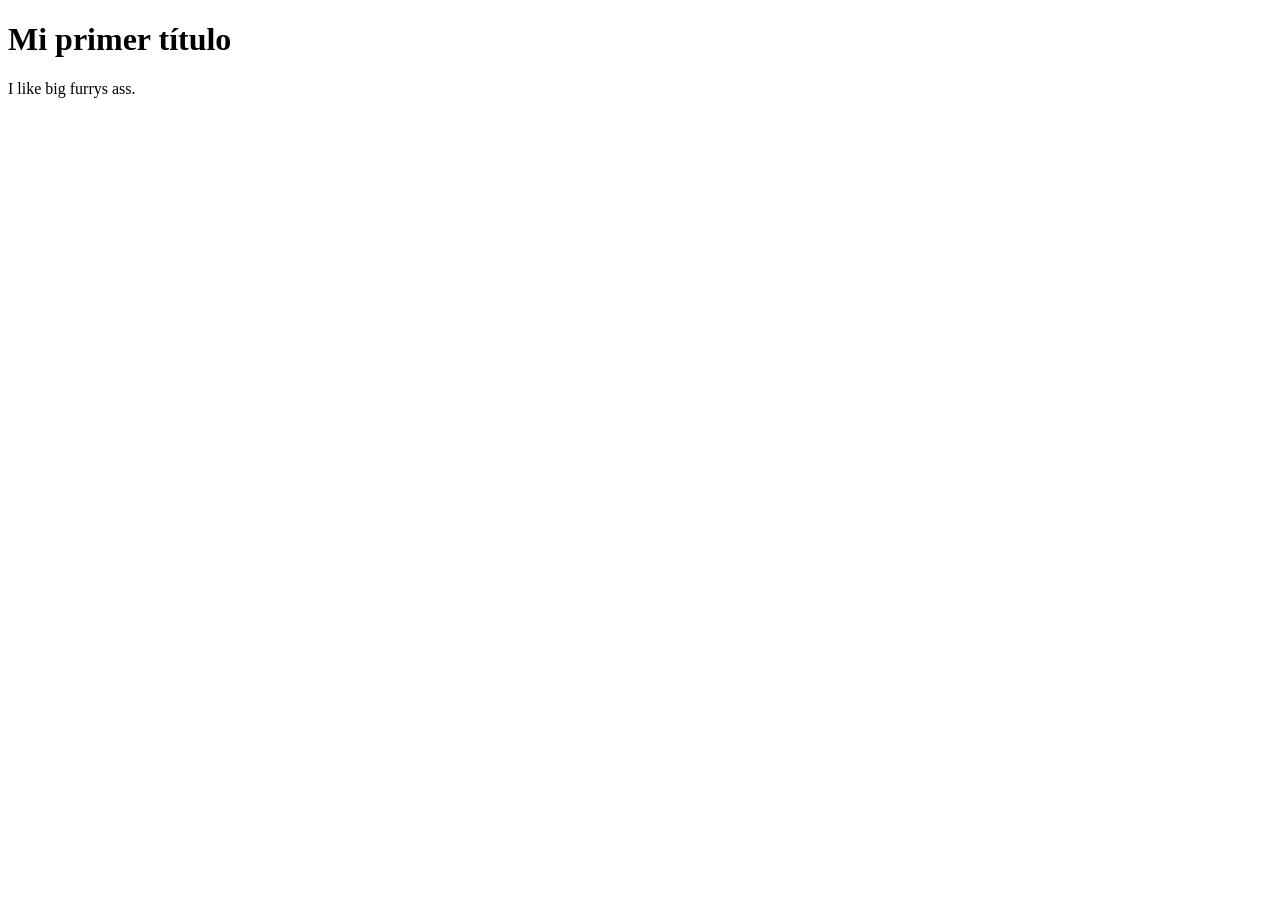
==== pages/index.html @ 966eab90 "Estrucutra del proyecto" ====
<!DOCTYPE html>
<html lang="es">
<head>
    <meta charset="UTF-8">
    <meta name="viewport" content="width=device-width, initial-scale=1.0">
    <title>Documento Simple</title>
</head>
<body>
    <h1>Mi primer título</h1>
    <p>I like big furrys ass.</p>
</body>
</html>
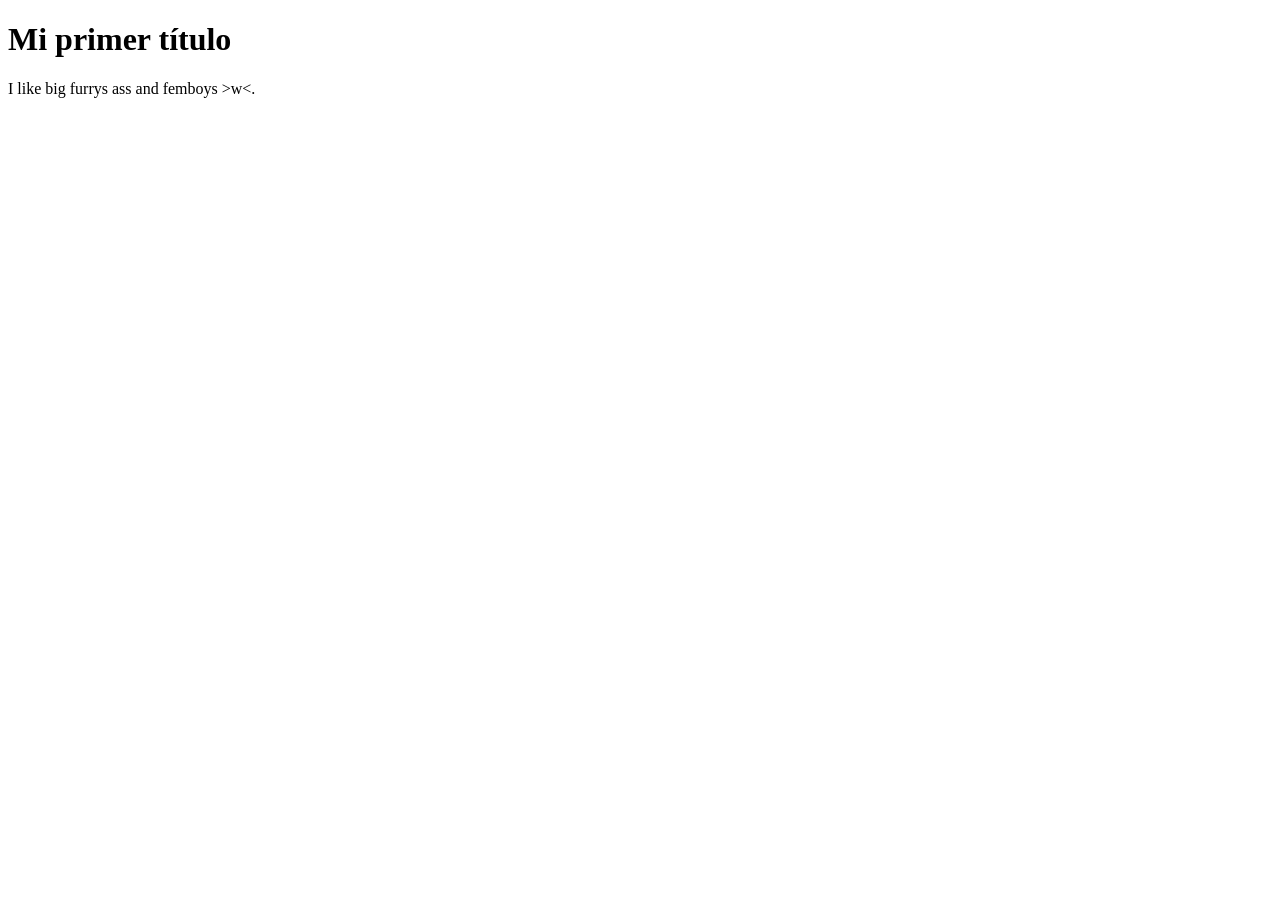
==== commit a11fc926: "Update paragraph text in index.html" ====
--- a/pages/index.html
+++ b/pages/index.html
@@ -7,6 +7,6 @@
 </head>
 <body>
     <h1>Mi primer título</h1>
-    <p>I like big furrys ass.</p>
+    <p>I like big furrys ass and femboys >w<.</p>
 </body>
-</html>+</html>
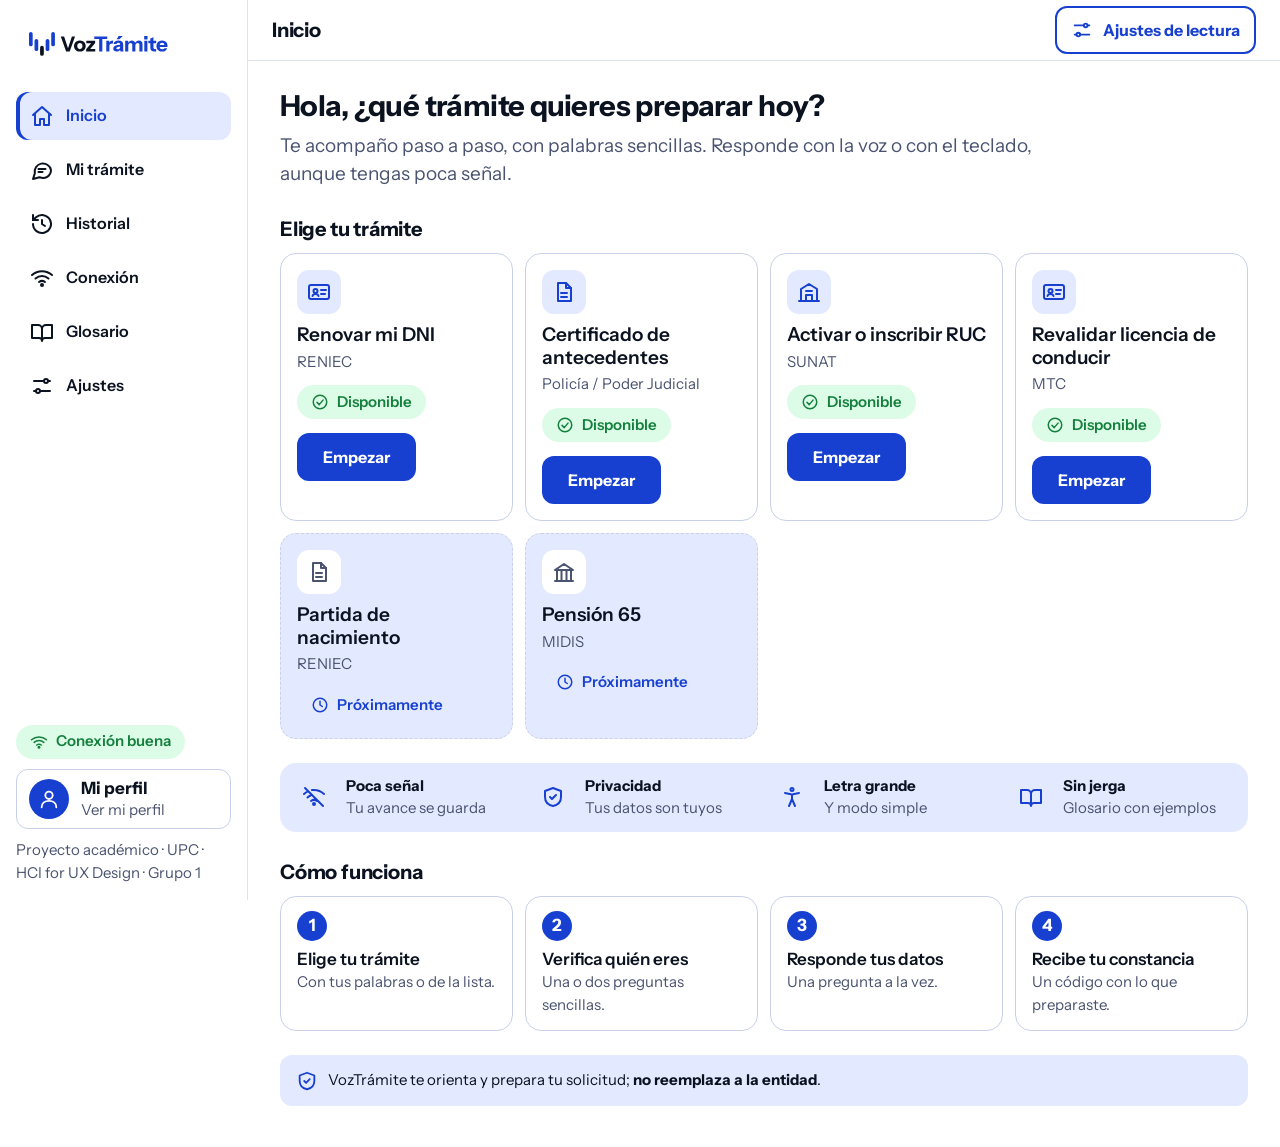
==== commit 4ee31799: "Add files via upload" ====
--- a/pages/index.html
+++ b/pages/index.html
@@ -1,12 +1,393 @@
-<!DOCTYPE html>
-<html lang="es">
-<head>
-    <meta charset="UTF-8">
-    <meta name="viewport" content="width=device-width, initial-scale=1.0">
-    <title>Documento Simple</title>
-</head>
-<body>
-    <h1>Mi primer título</h1>
-    <p>I like big furrys ass and femboys >w<.</p>
-</body>
-</html>
+<!DOCTYPE html>
+<html lang="es" data-texto="normal" data-contraste="normal" data-ligero="0" data-simple="0">
+<head>
+  <meta charset="UTF-8" />
+  <meta name="viewport" content="width=device-width, initial-scale=1" />
+  <title>VozTrámite · Trámites del Estado conversando</title>
+  <meta name="description" content="Prepara tus trámites del Estado hablando o tocando, un paso a la vez y con palabras sencillas. Funciona con poca señal. No es un servicio oficial del Estado." />
+  <meta name="theme-color" content="#1740D1" />
+  <link rel="icon" href="../favicon.ico" />
+  <link rel="apple-touch-icon" href="../assets/icons/apple-touch-icon-180.png" />
+  <link rel="preload" href="../assets/fonts/instrument-sans-latin-600-normal.woff2" as="font" type="font/woff2" crossorigin />
+  <link rel="stylesheet" href="../css/styles.css" />
+</head>
+<body>
+  <a class="skip-link" href="#/tramite" id="skip-asistente">Ir al asistente</a>
+
+  <!-- Biblioteca de íconos (trazo 2 px, remates redondeados, rejilla 24 px) -->
+  <svg width="0" height="0" style="position:absolute" aria-hidden="true" focusable="false">
+    <defs>
+      <symbol id="i-sparkles" viewBox="0 0 24 24" fill="none" stroke="currentColor" stroke-width="2" stroke-linecap="round" stroke-linejoin="round"><path d="m12 3-1.9 5.8a2 2 0 0 1-1.3 1.3L3 12l5.8 1.9a2 2 0 0 1 1.3 1.3L12 21l1.9-5.8a2 2 0 0 1 1.3-1.3L21 12l-5.8-1.9a2 2 0 0 1-1.3-1.3L12 3z"/><path d="M19 3v4M17 5h4"/></symbol>
+      <symbol id="i-mic" viewBox="0 0 24 24" fill="none" stroke="currentColor" stroke-width="2" stroke-linecap="round" stroke-linejoin="round"><rect x="9" y="3" width="6" height="12" rx="3"/><path d="M5 11a7 7 0 0 0 14 0M12 18v3"/></symbol>
+      <symbol id="i-stop" viewBox="0 0 24 24" fill="none" stroke="currentColor" stroke-width="2" stroke-linecap="round" stroke-linejoin="round"><rect x="6" y="6" width="12" height="12" rx="2"/></symbol>
+      <symbol id="i-speaker" viewBox="0 0 24 24" fill="none" stroke="currentColor" stroke-width="2" stroke-linecap="round" stroke-linejoin="round"><path d="M4 9v6h4l5 4V5L8 9H4z"/><path d="M16.5 8.5a5 5 0 0 1 0 7M19 6a8.5 8.5 0 0 1 0 12"/></symbol>
+      <symbol id="i-mute" viewBox="0 0 24 24" fill="none" stroke="currentColor" stroke-width="2" stroke-linecap="round" stroke-linejoin="round"><path d="M4 9v6h4l5 4V5L8 9H4z"/><path d="M17 9l5 6M22 9l-5 6"/></symbol>
+      <symbol id="i-repeat" viewBox="0 0 24 24" fill="none" stroke="currentColor" stroke-width="2" stroke-linecap="round" stroke-linejoin="round"><path d="M3 12a9 9 0 1 0 3-6.7L3 8"/><path d="M3 3v5h5"/></symbol>
+      <symbol id="i-check" viewBox="0 0 24 24" fill="none" stroke="currentColor" stroke-width="2.5" stroke-linecap="round" stroke-linejoin="round"><path d="M5 12.5l4.5 4.5L19 7.5"/></symbol>
+      <symbol id="i-check-circle" viewBox="0 0 24 24" fill="none" stroke="currentColor" stroke-width="2" stroke-linecap="round" stroke-linejoin="round"><circle cx="12" cy="12" r="9"/><path d="M8 12.5l3 3 5-6"/></symbol>
+      <symbol id="i-alert" viewBox="0 0 24 24" fill="none" stroke="currentColor" stroke-width="2" stroke-linecap="round" stroke-linejoin="round"><path d="M12 3l10 18H2L12 3z"/><path d="M12 10v4M12 17.5v.5"/></symbol>
+      <symbol id="i-x-circle" viewBox="0 0 24 24" fill="none" stroke="currentColor" stroke-width="2" stroke-linecap="round" stroke-linejoin="round"><circle cx="12" cy="12" r="9"/><path d="M9 9l6 6M15 9l-6 6"/></symbol>
+      <symbol id="i-x" viewBox="0 0 24 24" fill="none" stroke="currentColor" stroke-width="2" stroke-linecap="round" stroke-linejoin="round"><path d="M6 6l12 12M18 6L6 18"/></symbol>
+      <symbol id="i-wifi" viewBox="0 0 24 24" fill="none" stroke="currentColor" stroke-width="2" stroke-linecap="round" stroke-linejoin="round"><path d="M2 9a15 15 0 0 1 20 0M5.5 12.5a10 10 0 0 1 13 0M9 16a5 5 0 0 1 6 0"/><circle cx="12" cy="19" r="1" fill="currentColor"/></symbol>
+      <symbol id="i-wifi-off" viewBox="0 0 24 24" fill="none" stroke="currentColor" stroke-width="2" stroke-linecap="round" stroke-linejoin="round"><path d="M3 3l18 18M5.5 12.5a10 10 0 0 1 3-2M9 16a5 5 0 0 1 6 0M2 9a15 15 0 0 1 4-2.6M10 5.1A15 15 0 0 1 22 9"/><circle cx="12" cy="19" r="1" fill="currentColor"/></symbol>
+      <symbol id="i-shield" viewBox="0 0 24 24" fill="none" stroke="currentColor" stroke-width="2" stroke-linecap="round" stroke-linejoin="round"><path d="M12 3l8 3v6c0 5-3.5 8-8 9-4.5-1-8-4-8-9V6l8-3z"/><path d="M9 12l2 2 4-4"/></symbol>
+      <symbol id="i-keyboard" viewBox="0 0 24 24" fill="none" stroke="currentColor" stroke-width="2" stroke-linecap="round" stroke-linejoin="round"><rect x="2" y="6" width="20" height="12" rx="2"/><path d="M6 10h.01M10 10h.01M14 10h.01M18 10h.01M7 14h10"/></symbol>
+      <symbol id="i-doc" viewBox="0 0 24 24" fill="none" stroke="currentColor" stroke-width="2" stroke-linecap="round" stroke-linejoin="round"><path d="M6 3h8l5 5v13H6V3z"/><path d="M14 3v5h5M9 13h6M9 17h6"/></symbol>
+      <symbol id="i-help" viewBox="0 0 24 24" fill="none" stroke="currentColor" stroke-width="2" stroke-linecap="round" stroke-linejoin="round"><circle cx="12" cy="12" r="9"/><path d="M9.5 9.5a2.5 2.5 0 1 1 3.5 2.3c-.7.4-1 1-1 1.7M12 17v.5"/></symbol>
+      <symbol id="i-info" viewBox="0 0 24 24" fill="none" stroke="currentColor" stroke-width="2" stroke-linecap="round" stroke-linejoin="round"><circle cx="12" cy="12" r="9"/><path d="M12 11v6M12 7.5v.5"/></symbol>
+      <symbol id="i-lock" viewBox="0 0 24 24" fill="none" stroke="currentColor" stroke-width="2" stroke-linecap="round" stroke-linejoin="round"><rect x="5" y="11" width="14" height="10" rx="2"/><path d="M8 11V8a4 4 0 0 1 8 0v3"/></symbol>
+      <symbol id="i-arrow-r" viewBox="0 0 24 24" fill="none" stroke="currentColor" stroke-width="2" stroke-linecap="round" stroke-linejoin="round"><path d="M5 12h14M13 6l6 6-6 6"/></symbol>
+      <symbol id="i-arrow-l" viewBox="0 0 24 24" fill="none" stroke="currentColor" stroke-width="2" stroke-linecap="round" stroke-linejoin="round"><path d="M19 12H5M11 6l-6 6 6 6"/></symbol>
+      <symbol id="i-print" viewBox="0 0 24 24" fill="none" stroke="currentColor" stroke-width="2" stroke-linecap="round" stroke-linejoin="round"><path d="M7 9V3h10v6M7 17H4v-7h16v7h-3"/><rect x="7" y="14" width="10" height="7"/></symbol>
+      <symbol id="i-menu" viewBox="0 0 24 24" fill="none" stroke="currentColor" stroke-width="2" stroke-linecap="round" stroke-linejoin="round"><path d="M4 7h16M4 12h16M4 17h16"/></symbol>
+      <symbol id="i-sliders" viewBox="0 0 24 24" fill="none" stroke="currentColor" stroke-width="2" stroke-linecap="round" stroke-linejoin="round"><path d="M4 7h10M18 7h2M4 17h2M10 17h10"/><circle cx="16" cy="7" r="2"/><circle cx="8" cy="17" r="2"/></symbol>
+      <symbol id="i-save" viewBox="0 0 24 24" fill="none" stroke="currentColor" stroke-width="2" stroke-linecap="round" stroke-linejoin="round"><path d="M5 3h11l3 3v15H5V3z"/><path d="M8 3v5h7V3M8 21v-7h8v7"/></symbol>
+      <symbol id="i-id" viewBox="0 0 24 24" fill="none" stroke="currentColor" stroke-width="2" stroke-linecap="round" stroke-linejoin="round"><rect x="2" y="5" width="20" height="14" rx="2"/><circle cx="8.5" cy="11" r="2"/><path d="M5.5 16c.5-1.5 1.7-2 3-2s2.5.5 3 2M14 10h5M14 14h4"/></symbol>
+      <symbol id="i-building" viewBox="0 0 24 24" fill="none" stroke="currentColor" stroke-width="2" stroke-linecap="round" stroke-linejoin="round"><path d="M4 21V9l8-5 8 5v12M2 21h20M9 21v-6h6v6M9 11h6"/></symbol>
+      <symbol id="i-eye-off" viewBox="0 0 24 24" fill="none" stroke="currentColor" stroke-width="2" stroke-linecap="round" stroke-linejoin="round"><path d="M3 3l18 18M10.6 6.1A9.8 9.8 0 0 1 12 6c5 0 9 6 9 6a15 15 0 0 1-3.2 3.7M6.3 7.7A15 15 0 0 0 3 12s4 6 9 6a9 9 0 0 0 3.6-.8"/></symbol>
+      <symbol id="i-clock" viewBox="0 0 24 24" fill="none" stroke="currentColor" stroke-width="2" stroke-linecap="round" stroke-linejoin="round"><circle cx="12" cy="12" r="9"/><path d="M12 7v5l3 2"/></symbol>
+      <symbol id="i-accessibility" viewBox="0 0 24 24" fill="none" stroke="currentColor" stroke-width="2" stroke-linecap="round" stroke-linejoin="round"><circle cx="12" cy="4.5" r="1.5"/><path d="M5 8l7 1.5L19 8M12 9.5V14M9 21l3-7 3 7"/></symbol>
+      <symbol id="i-smartphone" viewBox="0 0 24 24" fill="none" stroke="currentColor" stroke-width="2" stroke-linecap="round" stroke-linejoin="round"><rect x="6" y="2" width="12" height="20" rx="2"/><path d="M11 18h2"/></symbol>
+      <symbol id="i-map-pin" viewBox="0 0 24 24" fill="none" stroke="currentColor" stroke-width="2" stroke-linecap="round" stroke-linejoin="round"><path d="M12 21s-7-6.2-7-11a7 7 0 0 1 14 0c0 4.8-7 11-7 11z"/><circle cx="12" cy="10" r="2.5"/></symbol>
+      <symbol id="i-book-open" viewBox="0 0 24 24" fill="none" stroke="currentColor" stroke-width="2" stroke-linecap="round" stroke-linejoin="round"><path d="M2 5h6a4 4 0 0 1 4 4v12a3 3 0 0 0-3-3H2V5zM22 5h-6a4 4 0 0 0-4 4v12a3 3 0 0 1 3-3h7V5z"/></symbol>
+      <symbol id="i-play" viewBox="0 0 24 24" fill="none" stroke="currentColor" stroke-width="2" stroke-linecap="round" stroke-linejoin="round"><path d="M7 4l13 8-13 8V4z"/></symbol>
+      <symbol id="i-landmark" viewBox="0 0 24 24" fill="none" stroke="currentColor" stroke-width="2" stroke-linecap="round" stroke-linejoin="round"><path d="M3 21h18M5 21V10M9.5 21V10M14.5 21V10M19 21V10M3 10l9-6 9 6H3z"/></symbol>
+      <symbol id="i-home" viewBox="0 0 24 24" fill="none" stroke="currentColor" stroke-width="2" stroke-linecap="round" stroke-linejoin="round"><path d="M3 11l9-8 9 8"/><path d="M5 10v11h5v-6h4v6h5V10"/></symbol>
+      <symbol id="i-message" viewBox="0 0 24 24" fill="none" stroke="currentColor" stroke-width="2" stroke-linecap="round" stroke-linejoin="round"><path d="M21 12a8 8 0 0 1-11.5 7.2L3 21l1.8-5.5A8 8 0 1 1 21 12z"/><path d="M8.5 11h7M8.5 14h4"/></symbol>
+      <symbol id="i-user" viewBox="0 0 24 24" fill="none" stroke="currentColor" stroke-width="2" stroke-linecap="round" stroke-linejoin="round"><circle cx="12" cy="8" r="4"/><path d="M4 21c0-4.4 3.6-7 8-7s8 2.6 8 7"/></symbol>
+      <symbol id="i-history" viewBox="0 0 24 24" fill="none" stroke="currentColor" stroke-width="2" stroke-linecap="round" stroke-linejoin="round"><path d="M3 12a9 9 0 1 0 3-6.7L3 8"/><path d="M3 3v5h5M12 8v4l3 2"/></symbol>
+      <symbol id="i-trash" viewBox="0 0 24 24" fill="none" stroke="currentColor" stroke-width="2" stroke-linecap="round" stroke-linejoin="round"><path d="M4 7h16M10 11v6M14 11v6M6 7l1 13h10l1-13M9 7V4h6v3"/></symbol>
+      <symbol id="i-mic-off" viewBox="0 0 24 24" fill="none" stroke="currentColor" stroke-width="2" stroke-linecap="round" stroke-linejoin="round"><path d="M3 3l18 18M9 9v3a3 3 0 0 0 5 2.2M15 9.3V6a3 3 0 0 0-5.7-1.3M5 11a7 7 0 0 0 11.3 5.5M19 11a7 7 0 0 1-.6 2.8M12 18v3"/></symbol>
+    </defs>
+  </svg>
+
+  <div class="shell">
+
+    <!-- ===================== BARRA LATERAL (desktop) · RIEL (tablet) · PESTAÑAS (móvil) -->
+    <aside class="side" aria-label="Navegación de VozTrámite">
+      <a class="brand" href="#/inicio" aria-label="VozTrámite, ir al inicio">
+        <img class="logo-full" src="../assets/images/voztramite-horizontal-fondo-claro.svg" alt="VozTrámite" width="150" height="34" />
+        <img class="logo-sym" src="../assets/images/voztramite-simbolo.svg" alt="" width="36" height="36" />
+      </a>
+      <nav class="nav" id="nav" aria-label="Principal">
+        <a href="#/inicio" data-nav="inicio" data-tip="Inicio" aria-label="Inicio" title="Inicio"><svg class="i" aria-hidden="true"><use href="#i-home"/></svg><span class="lbl">Inicio</span></a>
+        <a href="#/tramite" data-nav="tramite" data-tip="Mi trámite" aria-label="Mi trámite" title="Mi trámite"><svg class="i" aria-hidden="true"><use href="#i-message"/></svg><span class="lbl">Mi trámite</span></a>
+        <a href="#/historial" data-nav="historial" data-tip="Historial" aria-label="Historial" title="Historial"><svg class="i" aria-hidden="true"><use href="#i-history"/></svg><span class="lbl">Historial</span></a>
+        <a href="#/conexion" data-nav="conexion" class="nav-ext" data-tip="Conexión" aria-label="Conexión" title="Conexión"><svg class="i" aria-hidden="true"><use href="#i-wifi"/></svg><span class="lbl">Conexión</span></a>
+        <a href="#/glosario" data-nav="glosario" data-tip="Glosario" aria-label="Glosario" title="Glosario"><svg class="i" aria-hidden="true"><use href="#i-book-open"/></svg><span class="lbl">Glosario</span></a>
+        <a href="#/ajustes" data-nav="ajustes" class="nav-ext" data-tip="Ajustes" aria-label="Ajustes" title="Ajustes"><svg class="i" aria-hidden="true"><use href="#i-sliders"/></svg><span class="lbl">Ajustes</span></a>
+        <a href="#/perfil" data-nav="perfil" class="nav-perfil" data-tip="Perfil" aria-label="Perfil" title="Perfil"><svg class="i" aria-hidden="true"><use href="#i-user"/></svg><span class="lbl">Perfil</span></a>
+      </nav>
+      <div class="side-foot">
+        <span class="chip ok js-chip-conn" id="chip-conexion" role="status" data-hu="HU-008"><svg class="i" width="18" height="18"><use href="#i-wifi"/></svg><span class="ct">Conexión buena</span></span>
+        <a class="user-card" href="#/perfil" data-nav="perfil" data-tip="Mi perfil" id="user-card" aria-label="Mi perfil" title="Mi perfil"><span class="avatar" id="avatar-side" aria-hidden="true"></span><span class="uc-txt"><b id="uc-nombre">Mi perfil</b><small>Ver mi perfil</small></span></a>
+        <p class="proyecto">Proyecto académico · UPC · HCI for UX Design · Grupo 1</p>
+      </div>
+    </aside>
+
+    <div class="main-col">
+      <!-- ===================== BARRA SUPERIOR -->
+      <header class="site-header" data-hu="HU-033">
+        <a class="top-brand" href="#/inicio" aria-label="VozTrámite, ir al inicio"><img src="../assets/images/voztramite-horizontal-fondo-claro.svg" alt="VozTrámite" width="130" height="30" /></a>
+        <span class="top-title" id="top-title" aria-hidden="true">Inicio</span>
+        <div class="header-tools">
+          <a class="chip ok js-chip-conn" id="chip-conexion-top" href="#/conexion" aria-label="Conexión buena. Abrir Conexión"><svg class="i" width="18" height="18"><use href="#i-wifi"/></svg><span class="ct">Conexión buena</span></a>
+          <button class="btn btn-outline" id="btn-ajustes" type="button"><svg aria-hidden="true"><use href="#i-sliders"/></svg><span class="hide-sm">Ajustes de lectura</span><span class="sr-only">Ajustes</span></button>
+        </div>
+      </header>
+
+      <main id="contenido">
+
+        <!-- ================================================== #/inicio · D01 -->
+        <section class="view" data-view="inicio" id="vista-inicio" aria-labelledby="h-inicio">
+          <div class="view-in" style="--w:1040px">
+            <h1 id="h-inicio">Hola, ¿qué trámite quieres preparar hoy?</h1>
+            <p class="lead">Te acompaño paso a paso, con palabras sencillas. Responde con la voz o con el teclado, aunque tengas poca señal.</p>
+
+            <div class="card continuar" id="card-continuar" hidden data-hu="HU-032">
+              <span class="ico" aria-hidden="true"><svg><use href="#i-save"/></svg></span>
+              <div class="continuar-txt"><h2>Continúa donde quedaste</h2><p id="continuar-txt" class="muted"></p></div>
+              <div class="continuar-acc"><a class="btn btn-primary" href="#/tramite">Continuar</a><button class="btn btn-outline" type="button" data-acc="reiniciar-ir">Empezar de nuevo</button></div>
+            </div>
+
+            <h2 class="h-sec">Elige tu trámite</h2>
+            <ul class="tramites" id="lista-tramites"></ul>
+
+            <ul class="beneficios franja" aria-label="Por qué VozTrámite">
+              <li><span class="ico" aria-hidden="true"><svg><use href="#i-wifi-off"/></svg></span><span><b>Poca señal</b>Tu avance se guarda</span></li>
+              <li><span class="ico" aria-hidden="true"><svg><use href="#i-shield"/></svg></span><span><b>Privacidad</b>Tus datos son tuyos</span></li>
+              <li><span class="ico" aria-hidden="true"><svg><use href="#i-accessibility"/></svg></span><span><b>Letra grande</b>Y modo simple</span></li>
+              <li><span class="ico" aria-hidden="true"><svg><use href="#i-book-open"/></svg></span><span><b>Sin jerga</b>Glosario con ejemplos</span></li>
+            </ul>
+
+            <h2 class="h-sec">Cómo funciona</h2>
+            <ol class="steps" data-hu="HU-025">
+              <li><h3>Elige tu trámite</h3><p>Con tus palabras o de la lista.</p></li>
+              <li><h3>Verifica quién eres</h3><p>Una o dos preguntas sencillas.</p></li>
+              <li><h3>Responde tus datos</h3><p>Una pregunta a la vez.</p></li>
+              <li><h3>Recibe tu constancia</h3><p>Un código con lo que preparaste.</p></li>
+            </ol>
+
+            <p class="hero-note" data-hu="HU-016"><svg aria-hidden="true"><use href="#i-shield"/></svg><span>VozTrámite te orienta y prepara tu solicitud; <b>no reemplaza a la entidad</b>.</span></p>
+          </div>
+        </section>
+
+        <!-- ============================================ #/tramite · D02–D06 -->
+        <section class="view" data-view="tramite" id="vista-tramite" aria-labelledby="h-asist" hidden>
+          <div class="view-in" style="--w:1220px">
+            <h1 id="h-asist" class="vista-h1">Prepara tu trámite</h1>
+            <div id="asistente" class="app">
+              <!-- Izquierda: avance -->
+              <aside class="left" aria-label="Tu avance">
+                <div class="card" data-hu="HU-025">
+                  <h3>Tu avance</h3>
+                  <ol class="progreso" id="progreso"></ol>
+                  <div class="barra" aria-hidden="true"><i id="barra"></i></div>
+                </div>
+              </aside>
+
+              <!-- Centro: conversación -->
+              <div class="card conv" id="conv" aria-labelledby="conv-title">
+                <div class="conv-head">
+                  <span class="where" id="conv-title">Elige tu trámite</span>
+                  <span class="chip" id="chip-estado" role="status" aria-live="polite"><svg width="18" height="18"><use href="#i-mic"/></svg><span>Listo para escucharte</span></span>
+                </div>
+                <div class="conv-priv">
+                  <label class="switch" data-hu="HU-016"><span>Modo privado<small>Oculta tus datos en pantalla</small></span><input type="checkbox" id="sw-privado" /></label>
+                </div>
+                <div class="conv-body" id="conv-body" tabindex="-1" aria-live="polite"></div>
+                <div class="conv-foot">
+                  <button class="btn btn-primary btn-hablar grow" id="btn-hablar" aria-pressed="false" data-hu="HU-010"><svg><use href="#i-mic"/></svg><span id="btn-hablar-txt">Hablar</span></button>
+                  <div class="tools" role="group" aria-label="Herramientas de la conversación">
+                    <button class="tool" id="t-repetir" data-hu="HU-006"><svg><use href="#i-speaker"/></svg><span class="t">Repetir</span></button>
+                    <button class="tool" id="t-teclado" aria-pressed="false" data-hu="HU-039"><svg><use href="#i-keyboard"/></svg><span class="t">Teclado</span></button>
+                    <button class="tool" id="t-duda" data-hu="HU-030"><svg><use href="#i-message"/></svg><span class="t">Tengo una duda</span></button>
+                    <button class="tool" id="t-ayuda"><svg><use href="#i-help"/></svg><span class="t">Ayuda</span></button>
+                  </div>
+                </div>
+              </div>
+
+              <!-- Derecha: lo que voy entendiendo, ayuda, privacidad -->
+              <aside class="right" aria-label="Lo que entiendo, ayuda y privacidad">
+                <div class="card" id="entendiendo-card">
+                  <h3>Lo que voy entendiendo</h3>
+                  <div id="entendiendo"></div>
+                </div>
+                <div class="card" id="ejemplo-card" data-hu="HU-027">
+                  <h3>Ejemplo para decir</h3>
+                  <p id="ejemplo" class="muted" style="margin:0"></p>
+                  <p style="margin:10px 0 0"><a href="#/glosario">¿Una palabra difícil? Abre el glosario</a></p>
+                </div>
+                <div class="card" id="card-preguntame" data-hu="HU-030">
+                  <h3>Pregúntame</h3>
+                  <p class="muted" style="margin:6px 0 10px">¿Algo no se entiende? Hazme una pregunta con tu voz o con el teclado.</p>
+                  <button class="btn btn-outline" id="btn-preguntame" type="button"><svg aria-hidden="true"><use href="#i-message"/></svg>Hacer una pregunta</button>
+                </div>
+                <div class="card" data-hu="HU-016">
+                  <h3>Antes de empezar</h3>
+                  <ul class="side-list">
+                    <li><svg aria-hidden="true"><use href="#i-mic"/></svg><span>Uso el micrófono solo cuando tocas <b>Hablar</b>.</span></li>
+                    <li><svg aria-hidden="true"><use href="#i-save"/></svg><span>Tu avance se guarda en este equipo.</span></li>
+                    <li><svg aria-hidden="true"><use href="#i-doc"/></svg><span>Yo preparo tu solicitud; tú decides dónde presentarla.</span></li>
+                  </ul>
+                  <button class="btn btn-ghost" id="btn-reiniciar" type="button" style="margin-top:8px"><svg aria-hidden="true"><use href="#i-repeat"/></svg>Empezar de nuevo</button>
+                </div>
+                <div class="card" data-hu="HU-011">
+                  <h3>Tu conexión</h3>
+                  <p id="conn-lado" style="margin:6px 0 0"></p>
+                </div>
+              </aside>
+            </div>
+          </div>
+        </section>
+
+        <!-- ========================================= #/conexion · D07/D08 -->
+        <section class="view" data-view="conexion" id="vista-conexion" aria-labelledby="h-conn" hidden>
+          <div class="view-in" style="--w:980px">
+            <p class="eyebrow">Baja conectividad</p>
+            <h1 id="h-conn">Funciona aunque la señal falle</h1>
+            <p class="lead">Mide tu conexión, activa el modo ligero y sigue: tu avance se guarda en tu equipo y se retoma cuando vuelve la señal.</p>
+            <div class="grid-2">
+              <div class="card" data-hu="HU-008">
+                <h3>Diagnóstico rápido</h3>
+                <p class="muted">Mido cuánto tarda en cargar una imagen pequeña de esta página.</p>
+                <button class="btn btn-primary" id="btn-diag"><svg><use href="#i-wifi"/></svg>Medir mi conexión</button>
+                <div class="diag-result" id="diag-result" role="status" aria-live="polite"></div>
+              </div>
+              <div class="card" data-hu="HU-009">
+                <h3>Modo ligero y estado de red</h3>
+                <label class="switch"><span>Modo ligero<small>Sin imágenes pesadas ni animaciones</small></span><input type="checkbox" id="sw-ligero" /></label>
+                <p class="muted" style="margin:14px 0 4px">Prueba cómo funciona con otra señal:</p>
+                <div class="conn-grid" role="group" aria-label="Simular estado de conexión">
+                  <button class="btn btn-outline" data-conn="buena"><svg><use href="#i-wifi"/></svg>Buena</button>
+                  <button class="btn btn-outline" data-conn="regular"><svg><use href="#i-wifi"/></svg>Regular</button>
+                  <button class="btn btn-outline" data-conn="debil"><svg><use href="#i-wifi"/></svg>Débil</button>
+                  <button class="btn btn-outline" data-conn="sin"><svg><use href="#i-wifi-off"/></svg>Sin señal</button>
+                </div>
+                <p class="muted" style="margin:10px 0 0;font-size:var(--fs-cap)" id="conn-auto"></p>
+              </div>
+            </div>
+            <div class="card" id="conn-guardado-card" style="margin-top:24px" data-hu="HU-011">
+              <h3>Avance guardado y pendientes</h3>
+              <div id="conn-guardado"></div>
+            </div>
+          </div>
+        </section>
+
+        <!-- ================================================== #/glosario -->
+        <section class="view" data-view="glosario" id="vista-glosario" aria-labelledby="h-glos" hidden>
+          <div class="view-in" style="--w:860px">
+            <p class="eyebrow">Palabras sencillas</p>
+            <h1 id="h-glos">Glosario de términos del trámite</h1>
+            <p class="lead">Si una palabra del Estado no se entiende, aquí la explico con un ejemplo de la vida diaria.</p>
+            <div class="card" style="margin-top:24px" data-hu="HU-023">
+              <div class="campo" style="margin:0">
+                <label for="glos-q">Buscar un término</label>
+                <input id="glos-q" type="search" placeholder="Por ejemplo: captcha, constancia, DNI electrónico" autocomplete="off" />
+              </div>
+              <ul class="glos-list" id="glos-list"></ul>
+            </div>
+          </div>
+        </section>
+
+        <!-- ================================================== #/historial -->
+        <section class="view" data-view="historial" id="vista-historial" aria-labelledby="h-hist" hidden>
+          <div class="view-in" style="--w:820px">
+            <p class="eyebrow">Mis trámites</p>
+            <h1 id="h-hist">Historial</h1>
+            <p class="lead">Aquí ves lo que estás preparando y lo que ya dejaste listo. Todo se guarda solo en este equipo.</p>
+            <div class="seg hist-filtros" id="hist-filtros" role="group" aria-label="Filtrar trámites" hidden>
+              <button type="button" data-filtro="todos" aria-pressed="true">Todos</button>
+              <button type="button" data-filtro="curso" aria-pressed="false">En curso</button>
+              <button type="button" data-filtro="preparados" aria-pressed="false">Preparados</button>
+            </div>
+            <div id="hist-lista"></div>
+          </div>
+        </section>
+
+        <!-- ===================================================== #/perfil -->
+        <section class="view" data-view="perfil" id="vista-perfil" aria-labelledby="h-perfil" hidden>
+          <div class="view-in" style="--w:720px">
+            <h1 id="h-perfil">Mi perfil</h1>
+            <div class="card perfil-cab">
+              <span class="avatar avatar-lg" id="avatar-perfil" aria-hidden="true"></span>
+              <form id="form-perfil" class="perfil-form" novalidate>
+                <div class="campo" style="margin:0">
+                  <label for="perfil-nombre">¿Cómo quieres que te llame?</label>
+                  <input id="perfil-nombre" name="nombre" type="text" maxlength="30" autocomplete="given-name" placeholder="Por ejemplo: Rosa" aria-describedby="perfil-ayuda" />
+                  <span class="hint" id="perfil-ayuda">Solo se usa para saludarte. No se envía a ningún sitio.</span>
+                </div>
+                <button class="btn btn-primary" type="submit"><svg aria-hidden="true"><use href="#i-save"/></svg>Guardar nombre</button>
+              </form>
+            </div>
+            <p class="muted" id="perfil-msg" role="status" aria-live="polite" style="margin:8px 4px 0;min-height:1.5em"></p>
+
+            <div class="card" style="margin-top:16px">
+              <h2 class="h-card">Mis preferencias</h2>
+              <dl class="prefs" id="perfil-prefs"></dl>
+              <a class="btn btn-outline" href="#/ajustes"><svg aria-hidden="true"><use href="#i-sliders"/></svg>Cambiar en Ajustes</a>
+            </div>
+
+            <div class="accesos" style="margin-top:16px">
+              <a class="card acceso" href="#/historial"><span class="ico" aria-hidden="true"><svg><use href="#i-history"/></svg></span><span><b>Mi historial</b><small>Tus trámites en curso y preparados</small></span></a>
+              <a class="card acceso" href="#/conexion"><span class="ico" aria-hidden="true"><svg><use href="#i-wifi"/></svg></span><span><b>Conexión</b><small>Mide tu señal y usa el modo ligero</small></span></a>
+            </div>
+
+            <div class="card" style="margin-top:16px" data-hu="HU-016">
+              <h2 class="h-card"><svg aria-hidden="true" class="h-ic"><use href="#i-shield"/></svg>Privacidad</h2>
+              <p style="margin:0 0 6px"><b>Tus datos se guardan solo en este equipo.</b></p>
+              <p class="muted">Tu nombre, tu avance y tu historial viven en este navegador. No se envían a ningún servidor y puedes borrarlos cuando quieras.</p>
+              <button class="btn btn-danger" id="btn-borrar" type="button"><svg aria-hidden="true"><use href="#i-trash"/></svg>Borrar mis datos y mi historial</button>
+            </div>
+          </div>
+        </section>
+
+        <!-- =================================================== #/ajustes · D09 -->
+        <section class="view" data-view="ajustes" id="vista-ajustes" aria-labelledby="h-ajustes" hidden>
+          <div class="view-in" style="--w:640px">
+            <h1 id="h-ajustes">Ajustes de lectura</h1>
+            <p class="lead">Haz que la página se lea y se escuche como te resulte más cómodo.</p>
+            <div class="card" id="panel-ajustes">
+              <div id="ajuste-texto-lab" class="muted">Tamaño del texto</div>
+              <div class="seg" role="group" aria-labelledby="ajuste-texto-lab">
+                <button data-texto="normal" aria-pressed="true">Normal</button>
+                <button data-texto="grande" aria-pressed="false">Grande</button>
+                <button data-texto="muygrande" aria-pressed="false">Muy grande</button>
+              </div>
+              <div id="ajuste-contr-lab" class="muted">Contraste</div>
+              <div class="seg" role="group" aria-labelledby="ajuste-contr-lab">
+                <button data-contraste="normal" aria-pressed="true">Normal</button>
+                <button data-contraste="alto" aria-pressed="false">Alto</button>
+              </div>
+              <label class="switch" data-hu="HU-047"><span>Modo simple<small>Una sola columna y letra más grande</small></span><input type="checkbox" id="sw-simple" /></label>
+              <label class="switch"><span>Voz del asistente<small>Lee en voz alta cada pregunta</small></span><input type="checkbox" id="sw-voz" checked /></label>
+            </div>
+            <div class="card" id="card-voz" style="margin-top:16px" data-hu="HU-010">
+              <h2 class="h-card">Probar voz</h2>
+              <p class="muted" style="margin-top:0">Comprueba que el micrófono y la lectura en voz alta funcionan en este navegador.</p>
+              <div class="prueba-btns">
+                <button class="btn btn-primary" id="btn-probar-mic" type="button"><svg aria-hidden="true"><use href="#i-mic"/></svg><span id="btn-probar-mic-txt">Probar micrófono</span></button>
+                <button class="btn btn-outline" id="btn-probar-voz" type="button"><svg aria-hidden="true"><use href="#i-speaker"/></svg>Probar cómo te hablo</button>
+              </div>
+              <div class="campo" id="voz-sel-wrap" data-hu="HU-010">
+                <label for="sel-voz">Voz del asistente</label>
+                <select id="sel-voz"></select>
+                <button class="btn btn-outline" id="btn-escuchar-voz" type="button"><svg aria-hidden="true"><use href="#i-speaker"/></svg>Escuchar esta voz</button>
+                <div id="voz-msg" role="status" aria-live="polite"></div>
+              </div>
+              <div id="prueba-res" role="status" aria-live="polite"></div>
+              <h3 class="h-mini">Compatibilidad de este navegador</h3>
+              <ul class="compat" id="compat-voz"></ul>
+            </div>
+            <div class="card" id="card-ia" style="margin-top:16px" data-hu="HU-030">
+              <h2 class="h-card">Asistente con IA</h2>
+              <p class="muted" style="margin-top:0">Si está conectado, entiende mejor lo que dices al elegir el trámite y responde tus dudas. Nunca recibe tus datos personales.</p>
+              <span class="chip" id="ia-estado" role="status"></span>
+              <div class="prueba-btns" style="margin-top:12px"><button class="btn btn-outline" id="btn-probar-ia" type="button"><svg aria-hidden="true"><use href="#i-sparkles"/></svg>Probar IA</button></div>
+              <div id="ia-res" role="status" aria-live="polite"></div>
+            </div>
+            <p class="muted creditos">Tipografía Instrument Sans (SIL OFL 1.1). Tus datos se guardan solo en tu navegador.</p>
+          </div>
+        </section>
+      </main>
+
+      <!-- Aviso accesible al final de cada vista (tablet y móvil; en desktop vive en la barra lateral) -->
+      <footer class="view-foot">
+        <p class="proyecto">Tus datos se guardan solo en tu navegador. La constancia es solo de orientación.</p>
+        <p class="proyecto">Proyecto académico · UPC · HCI for UX Design · Grupo 1</p>
+      </footer>
+    </div>
+  </div>
+
+  <dialog class="dlg" id="dlg-resumen" aria-labelledby="dlg-resumen-t" data-hu="HU-016">
+    <div class="dlg-in">
+      <h2 id="dlg-resumen-t">Resumen de tu solicitud</h2>
+      <dl class="dlg-dl" id="dlg-resumen-dl"></dl>
+      <p class="muted" id="dlg-resumen-nota" style="font-size:var(--fs-cap)"></p>
+      <div class="dlg-acc">
+        <button class="btn btn-outline" id="dlg-resumen-oir" type="button"><svg aria-hidden="true"><use href="#i-speaker"/></svg>Escuchar resumen</button>
+        <button class="btn btn-primary" id="dlg-resumen-cerrar" type="button">Cerrar</button>
+      </div>
+    </div>
+  </dialog>
+
+  <dialog class="dlg" id="dlg-borrar" aria-labelledby="dlg-borrar-t" aria-describedby="dlg-borrar-d">
+    <div class="dlg-in">
+      <h2 id="dlg-borrar-t">¿Borrar tus datos y tu historial?</h2>
+      <p id="dlg-borrar-d">Se borrarán tu nombre, tu avance, tus ajustes y los trámites preparados de este equipo. No se puede deshacer.</p>
+      <div class="dlg-acc">
+        <button class="btn btn-outline" id="dlg-borrar-no" type="button" autofocus>Cancelar</button>
+        <button class="btn btn-danger" id="dlg-borrar-si" type="button"><svg aria-hidden="true"><use href="#i-trash"/></svg>Sí, borrar todo</button>
+      </div>
+    </div>
+  </dialog>
+
+  <div class="toast" id="toast" role="status" aria-live="polite" hidden></div>
+  <div class="sr-only" id="live" aria-live="assertive" role="alert"></div>
+
+  <script src="../js/data.js"></script>
+  <script src="../js/config.js"></script>
+  <script src="../js/assistant.js"></script>
+  <script src="../js/main.js"></script>
+</body>
+</html>
--- a/css/styles.css
+++ b/css/styles.css
@@ -0,0 +1,542 @@
+/* =========================================================================
+   VozTrámite · Landing page responsive · identidad "Onda"
+   App shell de una sola página con vistas (hash) · mismo HTML/CSS/JS en móvil, tablet y desktop
+   Tokens verificados (contraste WCAG 2.1):
+   Tinta/blanco 18.72 · Gris Texto/blanco 7.60 · blanco/Cobalto 7.81
+   Tinta/Tinte 15.48 · Verde 5.02 · Rojo 6.47 · Ámbar 5.43
+   ========================================================================= */
+
+@font-face { font-family: "Instrument Sans"; font-weight: 400; font-display: swap;
+  src: url("../assets/fonts/instrument-sans-latin-400-normal.woff2") format("woff2"); }
+@font-face { font-family: "Instrument Sans"; font-weight: 600; font-display: swap;
+  src: url("../assets/fonts/instrument-sans-latin-600-normal.woff2") format("woff2"); }
+@font-face { font-family: "Instrument Sans"; font-weight: 700; font-display: swap;
+  src: url("../assets/fonts/instrument-sans-latin-700-normal.woff2") format("woff2"); }
+
+:root {
+  --blanco: #FFFFFF;
+  --tinte: #E3E9FF;
+  --tinta: #0B1220;
+  --gris: #4A5370;
+  --cobalto: #1740D1;
+  --cobalto-osc: #10309F;
+  --linea: #C9D1EA;
+  --pista: #DDE3F5;
+  --verde: #15803D;  --verde-bg: #DCFCE7;
+  --rojo: #B91C1C;   --rojo-bg: #FEE2E2;
+  --ambar: #B54708;  --ambar-bg: #FEF3C7;
+
+  --fs-display: 2.3125rem;  /* 37 */
+  --fs-h1: 1.8125rem;       /* 29 */
+  --fs-h2: 1.5rem;          /* 24 */
+  --fs-h3: 1.25rem;         /* 20 */
+  --fs-lg: 1.1875rem;       /* 19 */
+  --fs-body: 1.0625rem;     /* 17 */
+  --fs-btn: 1rem;           /* 16 */
+  --fs-cap: 0.9375rem;      /* 15 */
+
+  --r-sm: 8px; --r-md: 12px; --r-lg: 16px; --r-pill: 999px;
+  --touch: 48px;
+  --sombra: 0 1px 2px rgba(11,18,32,.06), 0 4px 16px rgba(11,18,32,.06);
+  --max: 1200px;
+  --font: "Instrument Sans", system-ui, -apple-system, "Segoe UI", Roboto, sans-serif;
+}
+
+/* Preferencias del usuario aplicadas por JS sobre <html> */
+html[data-texto="grande"] { font-size: 112.5%; }
+html[data-texto="muygrande"] { font-size: 125%; }
+html[data-contraste="alto"] {
+  --gris: #2B3350; --linea: #6B76A3; --tinte: #D6DFFF;
+}
+
+*, *::before, *::after { box-sizing: border-box; }
+html { scroll-behavior: smooth; scroll-padding-top: 76px; -webkit-text-size-adjust: 100%; }
+body {
+  margin: 0; font-family: var(--font); font-size: var(--fs-body); line-height: 1.5;
+  color: var(--tinta); background: var(--blanco);
+  -webkit-font-smoothing: antialiased;
+}
+h1, h2, h3, h4 { margin: 0 0 .5rem; line-height: 1.2; }
+h1 { font-size: var(--fs-display); font-weight: 700; letter-spacing: -.02em; }
+h2 { font-size: var(--fs-h1); font-weight: 700; letter-spacing: -.02em; }
+h3 { font-size: var(--fs-h3); font-weight: 600; }
+p { margin: 0 0 1rem; }
+img, svg { max-width: 100%; display: block; }
+a { color: var(--cobalto); text-underline-offset: 3px; }
+a:hover { color: var(--cobalto-osc); }
+ul { margin: 0; padding-left: 1.2rem; }
+.muted { color: var(--gris); }
+.sr-only { position: absolute !important; width: 1px; height: 1px; overflow: hidden; clip: rect(0 0 0 0); white-space: nowrap; }
+
+/* Foco siempre visible (teclado) */
+:focus-visible { outline: 3px solid var(--cobalto); outline-offset: 2px; border-radius: 6px; }
+.skip-link { position: absolute; left: 8px; top: -60px; background: var(--tinta); color: #fff; padding: 12px 16px; border-radius: var(--r-sm); z-index: 1000; }
+.skip-link:focus { top: 8px; color: #fff; }
+
+.eyebrow { font-size: var(--fs-cap); font-weight: 700; color: var(--cobalto); letter-spacing: .02em; text-transform: uppercase; margin-bottom: 8px; }
+.lead { font-size: var(--fs-lg); color: var(--gris); max-width: 62ch; }
+
+/* ---------------------------------------------------------------- botones */
+.btn {
+  display: inline-flex; align-items: center; justify-content: center; gap: 10px; white-space: nowrap;
+  min-height: var(--touch); padding: 0 24px; border-radius: var(--r-md);
+  font: 700 var(--fs-btn)/1 var(--font); cursor: pointer; text-decoration: none;
+  border: 2px solid transparent; transition: background .15s, border-color .15s, transform .05s;
+}
+.btn:active { transform: translateY(1px); }
+.btn svg { width: 22px; height: 22px; flex: none; }
+.btn-primary { background: var(--cobalto); color: #fff; }
+.btn-primary:hover { background: var(--cobalto-osc); color: #fff; }
+.btn-outline { background: #fff; color: var(--cobalto); border-color: var(--cobalto); }
+.btn-outline:hover { background: var(--tinte); color: var(--cobalto-osc); }
+.btn-ghost { background: transparent; color: var(--cobalto); padding: 0 12px; }
+.btn-ghost:hover { background: var(--tinte); }
+.btn-danger { background: #fff; color: var(--rojo); border-color: var(--rojo); }
+.btn[disabled], .btn[aria-disabled="true"] { background: var(--pista); color: var(--gris); border-color: transparent; cursor: not-allowed; }
+.btn-hablar { white-space: nowrap; min-height: 64px; border-radius: var(--r-pill); font-size: var(--fs-lg); padding: 0 32px; box-shadow: 0 8px 20px rgba(23,64,209,.25); }
+.btn-hablar[aria-pressed="true"] { outline: 4px solid var(--ambar); outline-offset: 0; }
+
+/* ----------------------------------------------------------------- chips */
+.chip { white-space: nowrap; display: inline-flex; align-items: center; gap: 8px; min-height: 34px; padding: 0 14px; border-radius: var(--r-pill);
+  font-size: var(--fs-cap); font-weight: 600; background: var(--tinte); color: var(--cobalto); border: 0; }
+.chip svg { width: 18px; height: 18px; }
+.chip.ok { background: var(--verde-bg); color: var(--verde); }
+.chip.warn { background: var(--ambar-bg); color: var(--ambar); }
+.chip.err { background: var(--rojo-bg); color: var(--rojo); }
+button.chip { cursor: pointer; min-height: var(--touch); }
+
+/* ===================================================================== APP SHELL
+   Un solo HTML para todo: móvil <768 (barra superior + pestañas inferiores),
+   tablet 768–1099 (riel de íconos) y desktop ≥1100 (barra lateral fija). */
+:root { --side-w: 248px; --rail-w: 72px; --top-h: 60px; --tab-h: 68px; }
+.shell { min-height: 100vh; min-height: 100dvh; }
+.main-col { min-width: 0; }
+.i { width: 18px; height: 18px; }
+
+/* Navegación: base móvil = pestañas inferiores */
+.side { display: contents; }
+.side .brand, .side-foot { display: none; }
+.nav { position: fixed; left: 0; right: 0; bottom: 0; z-index: 60; display: flex; background: #fff; border-top: 1px solid var(--linea);
+  padding-bottom: env(safe-area-inset-bottom, 0px); box-shadow: 0 -4px 16px rgba(11,18,32,.06); }
+.nav a { position: relative; flex: 1 1 0; min-width: 0; min-height: var(--tab-h); display: flex; flex-direction: column; align-items: center; justify-content: center; gap: 3px;
+  padding: 6px 2px; text-align: center; text-decoration: none; color: var(--gris); font-weight: 600; font-size: var(--fs-cap); line-height: 1.1; }
+.nav a svg { width: 24px; height: 24px; flex: none; }
+.nav a.nav-ext { display: none; }
+.nav a:hover { background: var(--tinte); color: var(--cobalto); }
+.nav a[aria-current="page"] { color: var(--cobalto); box-shadow: inset 0 3px 0 var(--cobalto); background: var(--tinte); }
+.nav a:focus-visible { outline-offset: -4px; }
+.main-col { padding-bottom: calc(var(--tab-h) + env(safe-area-inset-bottom, 0px)); }
+
+/* Barra superior */
+.site-header { position: sticky; top: 0; z-index: 50; display: flex; align-items: center; gap: 12px; min-height: var(--top-h); padding: 6px 16px;
+  background: rgba(255,255,255,.96); backdrop-filter: blur(6px); border-bottom: 1px solid var(--pista); }
+.top-brand { display: inline-flex; align-items: center; margin-right: auto; }
+.top-brand img { height: 30px; width: auto; }
+.top-title { display: none; font-size: var(--fs-h3); font-weight: 700; letter-spacing: -.01em; margin-right: auto; }
+.header-tools { display: flex; align-items: center; gap: 8px; }
+.site-header .chip .ct { display: none; }
+.site-header .chip { padding: 0 8px; }
+.site-header a.chip { min-height: var(--touch); text-decoration: none; }
+.site-header a.chip:hover { filter: brightness(.96); }
+.site-header .btn { padding: 0 14px; }
+
+/* Vistas */
+.view { padding: 20px 16px 28px; }
+.view[hidden] { display: none; }
+.view-in { max-width: var(--w, 1000px); margin: 0 auto; }
+.view h1, .vista-h1 { width: fit-content; max-width: 100%; font-size: var(--fs-h1); font-weight: 700; letter-spacing: -.02em; margin-bottom: 8px; }
+.view h1:focus { outline: none; }
+.view h1:focus-visible { outline: 3px solid var(--cobalto); outline-offset: 4px; }
+.h-sec { font-size: var(--fs-h3); font-weight: 700; margin: 28px 0 12px; letter-spacing: -.01em; }
+.view .lead { margin-bottom: 16px; }
+.view:not([hidden]) { animation: vista-in .18s ease-out; }
+@keyframes vista-in { from { opacity: 0; transform: translateY(6px); } to { opacity: 1; transform: none; } }
+
+/* Pie accesible de cada vista (tablet y móvil; en desktop vive en la barra lateral) */
+.view-foot { padding: 20px 16px 24px; border-top: 1px solid var(--pista); background: var(--tinte); font-size: var(--fs-cap); }
+.proyecto { margin: 0 0 6px; color: var(--gris); font-size: var(--fs-cap); }
+.creditos { font-size: var(--fs-cap); margin-top: 16px; }
+
+/* Tablet 768–1099: riel lateral de íconos */
+@media (min-width: 768px) {
+  .main-col { margin-left: var(--rail-w); padding-bottom: 0; }
+  .side { display: flex; flex-direction: column; align-items: center; position: fixed; inset: 0 auto 0 0; width: var(--rail-w); z-index: 60; padding: 12px 8px;
+    background: #fff; border-right: 1px solid var(--pista); }
+  .side .brand { display: flex; align-items: center; justify-content: center; min-height: var(--touch); }
+  .logo-full { display: none; }
+  .logo-sym { display: block; width: 36px; height: 36px; }
+  .nav { position: static; flex-direction: column; gap: 6px; margin-top: 16px; padding: 0; width: 100%; background: none; border: 0; box-shadow: none; }
+  .nav a { flex: none; width: 56px; height: 56px; min-height: 56px; margin: 0 auto; padding: 0; border-radius: var(--r-md); }
+  .nav a[aria-current="page"] { box-shadow: inset 3px 0 0 var(--cobalto); }
+  .nav .lbl { position: absolute; width: 1px; height: 1px; overflow: hidden; clip: rect(0 0 0 0); white-space: nowrap; }
+  .nav a::after { content: attr(data-tip); position: absolute; left: calc(100% + 10px); top: 50%; transform: translateY(-50%); z-index: 70; padding: 8px 12px; border-radius: var(--r-sm);
+    background: var(--tinta); color: #fff; font-size: var(--fs-cap); white-space: nowrap; opacity: 0; pointer-events: none; transition: opacity .12s; }
+  .nav a:hover::after, .nav a:focus-visible::after { opacity: 1; }
+  .nav a.nav-ext { display: flex; }
+  .nav a.nav-perfil { display: none; }
+  .side-foot { display: flex; flex-direction: column; align-items: center; gap: 8px; margin-top: auto; padding-top: 12px; width: 100%; }
+  .side-foot .proyecto { display: none; }
+  .user-card { position: relative; display: flex; align-items: center; justify-content: center; width: 56px; height: 56px; border-radius: var(--r-md); text-decoration: none; color: var(--tinta); }
+  .user-card:hover { background: var(--tinte); }
+  .user-card[aria-current="page"] { background: var(--tinte); box-shadow: inset 3px 0 0 var(--cobalto); }
+  .user-card .uc-txt { display: none; }
+  .user-card::after { content: attr(data-tip); position: absolute; left: calc(100% + 10px); top: 50%; transform: translateY(-50%); z-index: 70; padding: 8px 12px; border-radius: var(--r-sm);
+    background: var(--tinta); color: #fff; font-size: var(--fs-cap); white-space: nowrap; opacity: 0; pointer-events: none; transition: opacity .12s; }
+  .user-card:hover::after, .user-card:focus-visible::after { opacity: 1; }
+  .top-brand { display: none; }
+  .top-title { display: block; }
+  .site-header { padding: 6px 24px; }
+  .view { padding: 24px; }
+  .site-header .chip .ct { display: inline; }
+  .site-header .chip { padding: 0 14px; }
+}
+
+/* Desktop ≥1100: barra lateral fija */
+@media (min-width: 1100px) {
+  .main-col { margin-left: var(--side-w); }
+  .side { width: var(--side-w); align-items: stretch; padding: 20px 16px 16px; }
+  .side .brand { justify-content: flex-start; padding: 0 8px; }
+  .logo-full { display: block; height: 34px; width: auto; }
+  .logo-sym { display: none; }
+  .nav { margin-top: 24px; }
+  .nav a { width: auto; height: auto; min-height: 48px; margin: 0; flex-direction: row; justify-content: flex-start; gap: 12px; padding: 0 14px; font-size: var(--fs-btn); color: var(--tinta); }
+  .nav a[aria-current="page"] { color: var(--cobalto); box-shadow: inset 4px 0 0 var(--cobalto); }
+  .nav .lbl { position: static; width: auto; height: auto; overflow: visible; clip: auto; }
+  .nav a::after { display: none; }
+  .side-foot { align-items: stretch; gap: 10px; padding-top: 16px; }
+  .side-foot .proyecto { display: block; }
+  .side-foot .chip { align-self: flex-start; }
+  .user-card { width: auto; height: auto; min-height: 56px; justify-content: flex-start; gap: 12px; padding: 8px 12px; border: 1px solid var(--linea); background: #fff; }
+  .user-card .uc-txt { display: block; min-width: 0; line-height: 1.25; }
+  .user-card .uc-txt b { display: block; overflow: hidden; text-overflow: ellipsis; white-space: nowrap; }
+  .user-card .uc-txt small { color: var(--gris); font-size: var(--fs-cap); }
+  .user-card::after { display: none; }
+  .side-foot .proyecto { margin: 0; }
+  .site-header .js-chip-conn { display: none; }
+  .view-foot { display: none; }
+  .view { padding: 28px 32px 40px; }
+}
+@media (max-width: 1099px) { #chip-conexion { display: none; } }
+@media (prefers-reduced-motion: reduce) { .view:not([hidden]) { animation: none; } .nav a::after, .user-card::after { transition: none; } }
+html[data-ligero="1"] .view:not([hidden]) { animation: none; }
+
+/* ------------------------------------------------------------------ inicio */
+.continuar { display: flex; align-items: center; gap: 16px; flex-wrap: wrap; margin: 16px 0 4px; background: var(--tinte); border-color: var(--cobalto); }
+.continuar[hidden] { display: none; }
+.continuar .ico { display: grid; place-items: center; width: 48px; height: 48px; border-radius: var(--r-md); background: #fff; color: var(--cobalto); flex: none; }
+.continuar .ico svg { width: 26px; height: 26px; }
+.continuar-txt { flex: 1 1 240px; }
+.continuar-txt h2 { font-size: var(--fs-lg); margin: 0 0 2px; letter-spacing: 0; }
+.continuar-txt p { margin: 0; }
+.continuar-acc { display: flex; gap: 8px; flex-wrap: wrap; }
+.hero-note { display: flex; gap: 10px; align-items: flex-start; margin: 24px 0 0; padding: 14px 16px; background: var(--tinte); border-radius: var(--r-md); font-size: var(--fs-cap); color: var(--tinta); }
+.hero-note svg { width: 22px; height: 22px; flex: none; color: var(--cobalto); margin-top: 1px; }
+
+/* cómo funciona (compacto, 4 pasos en fila) */
+.steps { display: grid; grid-template-columns: repeat(4, 1fr); gap: 12px; margin: 0; padding: 0; list-style: none; counter-reset: s; }
+.steps li { counter-increment: s; border: 1px solid var(--linea); border-radius: var(--r-lg); padding: 14px 16px; background: #fff; }
+.steps li::before { content: counter(s); display: grid; place-items: center; width: 30px; height: 30px; border-radius: 50%; background: var(--cobalto); color: #fff; font-weight: 700; margin-bottom: 8px; }
+.steps h3 { font-size: var(--fs-body); margin-bottom: 2px; }
+.steps p { margin: 0; color: var(--gris); font-size: var(--fs-cap); }
+
+/* ------------------------------------------------------------- asistente */
+.app { display: grid; grid-template-columns: minmax(0, 1fr); gap: 16px; align-items: start; }
+aside.right { display: grid; grid-template-columns: repeat(auto-fit, minmax(240px, 1fr)); gap: 16px; }
+aside.right .card + .card, aside.left .card + .card { margin-top: 0; }
+aside.left h3 { margin: 0; }
+/* Tu avance en horizontal por debajo de 1280 */
+aside.left .card { padding: 12px 16px; }
+aside.left .progreso { display: flex; gap: 8px; margin: 8px 0 0; }
+aside.left .progreso li { flex: 1 1 0; min-width: 0; min-height: 36px; flex-direction: column; gap: 4px; font-size: var(--fs-cap); text-align: center; }
+aside.left .progreso li:not(.act) .lbl { position: absolute; width: 1px; height: 1px; overflow: hidden; clip: rect(0 0 0 0); }
+aside.left .progreso li.act { flex: 3 1 0; flex-direction: row; justify-content: center; }
+@media (min-width: 1100px) {
+  .app { grid-template-columns: minmax(0, 1fr) 260px; }
+  .app > aside.left { grid-column: 1 / -1; }
+  aside.right { display: block; position: sticky; top: 76px; max-height: calc(100dvh - 92px); overflow-y: auto; }
+  aside.right .card + .card { margin-top: 16px; }
+  /* Tarjeta de conversación a la altura de la ventana: HABLAR siempre a la vista, como en una app */
+  .app > .conv { position: sticky; top: 76px; height: calc(100vh - 168px); height: calc(100dvh - 168px); min-height: 520px; }
+  .conv-body { overflow-y: auto; }
+}
+@media (min-width: 1280px) {
+  .app { grid-template-columns: 210px minmax(0, 720px) 250px; justify-content: center; }
+  .app > aside.left { grid-column: auto; position: sticky; top: 76px; }
+  aside.left .card { padding: 20px; }
+  aside.left h3 { margin: 0 0 .5rem; }
+  aside.left .progreso { display: grid; gap: 0; margin-top: 12px; }
+  aside.left .progreso li { flex-direction: row; flex: none; min-height: 44px; text-align: left; gap: 12px; font-size: var(--fs-body); }
+  aside.left .progreso li:not(.act) .lbl { position: static; width: auto; height: auto; overflow: visible; clip: auto; }
+  aside.left .progreso li.act { flex: none; justify-content: flex-start; }
+}
+@media (max-width: 1279px) { aside.left h3 { position: absolute; width: 1px; height: 1px; overflow: hidden; clip: rect(0 0 0 0); } }
+.entiende { list-style: none; margin: 8px 0 0; padding: 0; display: grid; gap: 8px; font-size: var(--fs-cap); }
+.entiende .k { display: block; color: var(--gris); }
+.entiende .v { font-weight: 600; }
+.conv-priv { padding: 0 20px; border-bottom: 1px solid var(--pista); }
+.conv-priv .switch { border-top: 0; }
+.card { background: #fff; border: 1px solid var(--linea); border-radius: var(--r-lg); padding: 20px; }
+.card h3 { font-size: var(--fs-lg); }
+.card + .card { margin-top: 16px; }
+.grid-2 > .card + .card, .app > .card + .card { margin-top: 0; }
+.side-list { list-style: none; padding: 0; margin: 12px 0 0; display: grid; gap: 12px; font-size: var(--fs-cap); }
+.side-list li { display: flex; gap: 10px; }
+.side-list svg { width: 22px; height: 22px; flex: none; color: var(--cobalto); }
+
+.conv { min-height: 560px; display: flex; flex-direction: column; padding: 0; overflow: hidden; }
+.conv-head { padding: 16px 20px; border-bottom: 1px solid var(--pista); display: flex; flex-wrap: wrap; gap: 10px; align-items: center; justify-content: space-between; }
+.conv-head .where { font-weight: 700; }
+.conv-body { padding: 24px 20px; flex: 1; }
+.conv-body:focus { outline: none; }
+.conv-body h3.pregunta { font-size: var(--fs-h2); font-weight: 700; letter-spacing: -.02em; margin-bottom: 6px; }
+.conv-body .ayuda { color: var(--gris); }
+.conv-foot { padding: 16px 20px; border-top: 1px solid var(--pista); display: flex; gap: 12px; align-items: center; flex-wrap: wrap; background: #fff; }
+.conv-foot .grow { flex: 1; min-width: 220px; }
+.tools { display: flex; gap: 8px; flex-wrap: wrap; }
+.tool { display: inline-flex; flex-direction: column; align-items: center; justify-content: center; gap: 2px; min-width: 76px; min-height: var(--touch); padding: 6px 10px;
+  background: #fff; border: 1px solid var(--linea); border-radius: var(--r-md); color: var(--cobalto); font: 600 var(--fs-cap)/1.1 var(--font); cursor: pointer; }
+.tool svg { width: 22px; height: 22px; }
+.tool:hover { background: var(--tinte); }
+
+.eco { background: var(--tinte); border-radius: var(--r-md); padding: 14px 16px; margin: 20px 0; min-height: 84px; }
+.eco .lab { font-size: var(--fs-cap); font-weight: 600; color: var(--cobalto); display: block; margin-bottom: 4px; }
+.eco .txt { font-size: var(--fs-lg); }
+.eco .txt mark { background: transparent; color: var(--cobalto); text-decoration: underline; text-underline-offset: 4px; }
+
+.opciones { display: grid; gap: 10px; margin: 20px 0 0; padding: 0; list-style: none; }
+.opcion { display: flex; align-items: center; gap: 14px; width: 100%; min-height: 64px; padding: 12px 16px; text-align: left; background: #fff; border: 1px solid var(--linea); border-radius: var(--r-md); font: inherit; color: inherit; cursor: pointer; }
+.opcion:hover:not([disabled]) { border-color: var(--cobalto); background: var(--tinte); }
+.opcion[aria-pressed="true"], .opcion.sel { border: 2px solid var(--cobalto); background: var(--tinte); }
+.opcion[disabled] { color: var(--gris); cursor: not-allowed; background: #fff; }
+.opcion .ico { display: grid; place-items: center; width: 40px; height: 40px; border-radius: 10px; background: var(--tinte); color: var(--cobalto); flex: none; }
+.opcion .ico svg { width: 22px; height: 22px; }
+.opcion b { display: block; }
+.opcion small { color: var(--gris); font-size: var(--fs-cap); }
+
+.checklist { list-style: none; padding: 0; margin: 20px 0 0; display: grid; gap: 10px; }
+.checklist label { display: flex; align-items: flex-start; gap: 14px; min-height: var(--touch); padding: 12px 14px; border: 1px solid var(--linea); border-radius: var(--r-md); cursor: pointer; }
+.checklist input { width: 24px; height: 24px; accent-color: var(--cobalto); flex: none; margin-top: 1px; }
+.checklist label:has(input:checked) { background: var(--verde-bg); border-color: var(--verde); }
+
+.progreso { display: grid; gap: 0; list-style: none; padding: 0; margin: 12px 0 0; }
+.progreso li { display: flex; gap: 12px; align-items: center; min-height: 44px; color: var(--gris); font-weight: 600; position: relative; }
+.progreso li .dot { width: 26px; height: 26px; border-radius: 50%; border: 2px solid var(--linea); display: grid; place-items: center; flex: none; background: #fff; font-size: 13px; }
+.progreso li.act { color: var(--tinta); }
+.progreso li.act .dot { border-color: var(--cobalto); background: var(--cobalto); color: #fff; }
+.progreso li.ok .dot { border-color: var(--verde); background: var(--verde); color: #fff; }
+.progreso li.ok { color: var(--tinta); }
+.progreso li .dot svg { width: 16px; height: 16px; }
+.barra { height: 10px; border-radius: 5px; background: var(--pista); overflow: hidden; margin-top: 12px; }
+.barra i { display: block; height: 100%; background: var(--cobalto); width: 0; transition: width .3s; }
+
+.alerta { display: flex; gap: 12px; align-items: flex-start; padding: 14px 16px; border: 2px solid var(--cobalto); background: var(--tinte); border-radius: var(--r-md); margin-top: 16px; font-size: var(--fs-cap); }
+.alerta svg { width: 22px; height: 22px; flex: none; margin-top: 1px; }
+.alerta b.t { display: block; font-size: var(--fs-body); }
+.alerta.ok { border-color: var(--verde); background: var(--verde-bg); } .alerta.ok svg { color: var(--verde); }
+.alerta.warn { border-color: var(--ambar); background: var(--ambar-bg); } .alerta.warn svg { color: var(--ambar); }
+.alerta.err { border-color: var(--rojo); background: var(--rojo-bg); } .alerta.err svg { color: var(--rojo); }
+.alerta .acciones { display: flex; gap: 8px; flex-wrap: wrap; margin-top: 10px; }
+
+.campo { display: grid; gap: 6px; margin-top: 16px; }
+.campo label { font-weight: 600; }
+.campo input, .campo textarea, .campo select { min-height: var(--touch); padding: 10px 14px; font: inherit; color: var(--tinta); border: 2px solid var(--linea); border-radius: var(--r-md); background: #fff; width: 100%; }
+.campo input:focus, .campo textarea:focus, .campo select:focus { border-color: var(--cobalto); outline: none; box-shadow: 0 0 0 3px rgba(23,64,209,.25); }
+.campo .error { color: var(--rojo); font-weight: 600; font-size: var(--fs-cap); }
+.campo [aria-invalid="true"] { border-color: var(--rojo); }
+.campo .hint { color: var(--gris); font-size: var(--fs-cap); }
+.inline-form { display: flex; gap: 10px; align-items: flex-start; }
+.inline-form .campo { flex: 1; margin: 0; }
+
+.resumen { list-style: none; padding: 0; margin: 16px 0 0; display: grid; gap: 10px; }
+.resumen li { display: grid; grid-template-columns: 1fr auto; gap: 8px 12px; align-items: center; border: 1px solid var(--linea); border-radius: var(--r-md); padding: 12px 14px; }
+.resumen li.ok { background: var(--verde-bg); border-color: var(--verde); }
+.resumen .k { font-size: var(--fs-cap); color: var(--gris); display: block; }
+.resumen .v { font-size: var(--fs-lg); font-weight: 600; }
+.resumen .acc { display: flex; gap: 8px; }
+
+.constancia { border: 2px solid var(--tinta); border-radius: var(--r-md); padding: 20px; margin-top: 16px; background: #fff; }
+.constancia header { display: flex; justify-content: space-between; align-items: center; gap: 12px; border-bottom: 1px dashed var(--linea); padding-bottom: 12px; margin-bottom: 12px; }
+.constancia img { height: 28px; width: auto; }
+.constancia .codigo { font-weight: 700; font-size: var(--fs-h3); letter-spacing: .04em; }
+.constancia dl { display: grid; grid-template-columns: 160px 1fr; gap: 8px 16px; margin: 0; }
+.constancia dt { color: var(--gris); }
+.constancia dd { margin: 0; font-weight: 600; }
+.constancia .legal { margin: 14px 0 0; font-size: var(--fs-cap); color: var(--gris); }
+
+.privado-mask { letter-spacing: .15em; }
+
+/* -------------------------------------------- conexión / glosario / info */
+.grid-2 { display: grid; grid-template-columns: 1fr 1fr; gap: 24px; margin-top: 28px; }
+.conn-grid { display: grid; grid-template-columns: repeat(4, 1fr); gap: 10px; margin-top: 14px; }
+.conn-grid .btn { min-height: 56px; flex-direction: column; gap: 4px; padding: 6px; font-size: var(--fs-cap); }
+.switch { display: flex; align-items: center; justify-content: space-between; gap: 16px; min-height: var(--touch); padding: 8px 0; border-top: 1px solid var(--pista); }
+.switch:first-of-type { border-top: 0; }
+.switch input { appearance: none; width: 52px; height: 30px; border-radius: 15px; background: var(--linea); position: relative; cursor: pointer; flex: none; transition: background .15s; }
+.switch input::after { content: ""; position: absolute; top: 3px; left: 3px; width: 24px; height: 24px; border-radius: 50%; background: #fff; transition: transform .15s; box-shadow: 0 1px 2px rgba(0,0,0,.3); }
+.switch input:checked { background: var(--cobalto); }
+.switch input:checked::after { transform: translateX(22px); }
+.switch small { display: block; color: var(--gris); }
+.diag-result { margin-top: 12px; }
+
+.glos-list { list-style: none; padding: 0; margin: 16px 0 0; display: grid; gap: 8px; }
+.glos-list details { border: 1px solid var(--linea); border-radius: var(--r-md); background: #fff; }
+.glos-list summary { min-height: var(--touch); display: flex; align-items: center; padding: 8px 16px; cursor: pointer; font-weight: 600; }
+.glos-list details[open] summary { color: var(--cobalto); }
+.glos-list .cuerpo { padding: 0 16px 14px; }
+.glos-list .ej { color: var(--gris); font-size: var(--fs-cap); }
+.glos-list .sin { padding: 16px; color: var(--gris); }
+.term { background: none; border: 0; padding: 0; font: inherit; color: var(--cobalto); text-decoration: underline dotted; text-underline-offset: 4px; cursor: pointer; }
+
+/* ------------------------------------------------------- trámites y beneficios */
+.beneficios, .tramites { display: grid; gap: 12px; margin: 0; padding: 0; list-style: none; }
+.tramites { grid-template-columns: repeat(auto-fit, minmax(220px, 1fr)); }
+.tramite { border: 1px solid var(--linea); border-radius: var(--r-lg); padding: 16px; background: #fff; display: flex; flex-direction: column; align-items: flex-start; gap: 4px; }
+.tramite .ico, .beneficios .ico { display: grid; place-items: center; width: 44px; height: 44px; border-radius: var(--r-md); background: var(--tinte); color: var(--cobalto); flex: none; }
+.tramite .ico { margin-bottom: 6px; }
+.tramite .ico svg, .beneficios .ico svg { width: 24px; height: 24px; }
+.tramite h3 { font-size: var(--fs-lg); margin: 0; }
+.tramite .entidad { color: var(--gris); font-size: var(--fs-cap); margin: 0; }
+.tramite .estado { margin-top: 8px; }
+.tramite .btn { margin-top: 10px; }
+.tramite.prox { background: var(--tinte); border-style: dashed; }
+.tramite.prox .ico { background: #fff; color: var(--gris); }
+.beneficios.franja { grid-template-columns: repeat(4, 1fr); margin-top: 24px; padding: 12px; background: var(--tinte); border-radius: var(--r-lg); }
+.beneficios.franja li { display: flex; align-items: center; gap: 10px; font-size: var(--fs-cap); color: var(--gris); }
+.beneficios.franja b { display: block; color: var(--tinta); }
+
+/* ------------------------------------------------------------ ajustes */
+.seg { display: flex; gap: 6px; margin: 6px 0 14px; }
+.seg button { flex: 1; min-height: var(--touch); border: 2px solid var(--linea); background: #fff; border-radius: var(--r-md); font: 600 var(--fs-cap)/1 var(--font); cursor: pointer; color: var(--tinta); }
+.seg button[aria-pressed="true"] { border-color: var(--cobalto); background: var(--tinte); color: var(--cobalto); }
+
+.toast { position: fixed; left: 50%; bottom: 24px; transform: translateX(-50%); background: var(--tinta); color: #fff; padding: 12px 18px; border-radius: var(--r-md); z-index: 80; max-width: calc(100vw - 32px); font-weight: 600; box-shadow: 0 8px 24px rgba(0,0,0,.25); }
+.toast[hidden] { display: none; }
+@media (max-width: 767px) { .toast { bottom: calc(var(--tab-h) + env(safe-area-inset-bottom, 0px) + 12px); } }
+
+
+/* ----------------------------------------------- avatar · perfil · historial */
+.avatar { display: inline-grid; place-items: center; width: 40px; height: 40px; border-radius: 50%; background: var(--cobalto); color: #fff; font-weight: 700; font-size: var(--fs-btn); flex: none; letter-spacing: .02em; }
+.avatar svg { width: 22px; height: 22px; }
+.avatar-lg { width: 72px; height: 72px; font-size: var(--fs-h2); }
+.avatar-lg svg { width: 36px; height: 36px; }
+.perfil-cab { display: flex; gap: 20px; align-items: flex-start; margin-top: 20px; }
+.perfil-form { flex: 1; display: grid; gap: 12px; justify-items: start; min-width: 0; }
+.perfil-form .campo { width: 100%; }
+.h-card { font-size: var(--fs-lg); font-weight: 700; letter-spacing: 0; display: flex; align-items: center; gap: 8px; margin-bottom: 8px; }
+.h-ic { width: 22px; height: 22px; color: var(--cobalto); flex: none; }
+.h-mini { font-size: var(--fs-body); margin: 20px 0 8px; }
+.prefs { display: grid; grid-template-columns: auto 1fr; gap: 8px 20px; margin: 0 0 16px; }
+.prefs dt { color: var(--gris); }
+.prefs dd { margin: 0; font-weight: 600; }
+.accesos { display: grid; grid-template-columns: 1fr 1fr; gap: 16px; }
+.acceso { display: flex; align-items: center; gap: 14px; min-height: 72px; text-decoration: none; color: var(--tinta); }
+.acceso + .acceso { margin-top: 0; }
+.acceso:hover { border-color: var(--cobalto); background: var(--tinte); color: var(--tinta); }
+.acceso .ico { display: grid; place-items: center; width: 44px; height: 44px; border-radius: var(--r-md); background: var(--tinte); color: var(--cobalto); flex: none; }
+.acceso .ico svg { width: 24px; height: 24px; }
+.acceso b { display: block; }
+.acceso small { color: var(--gris); font-size: var(--fs-cap); }
+
+.hist-filtros { max-width: 460px; margin: 16px 0 4px; }
+.hist-filtros[hidden] { display: none; }
+.hist-grupo { margin: 24px 0 0; }
+.hist-grupo > h2 { font-size: var(--fs-h3); margin: 0 0 10px; }
+.hist-lista { list-style: none; padding: 0; margin: 0; display: grid; gap: 12px; }
+.hist-item { border: 1px solid var(--linea); border-radius: var(--r-lg); padding: 16px; background: #fff; }
+.hist-top { display: flex; gap: 12px; align-items: flex-start; flex-wrap: wrap; }
+.hist-top .ico { display: grid; place-items: center; width: 44px; height: 44px; border-radius: var(--r-md); background: var(--tinte); color: var(--cobalto); flex: none; }
+.hist-top .ico svg { width: 24px; height: 24px; }
+.hist-tit { flex: 1 1 200px; min-width: 0; }
+.hist-tit h3 { font-size: var(--fs-lg); margin: 0; }
+.hist-tit p { margin: 2px 0 0; color: var(--gris); font-size: var(--fs-cap); }
+.hist-cod { margin: 12px 0 0; font-size: var(--fs-cap); color: var(--gris); }
+.hist-cod b { color: var(--tinta); font-size: var(--fs-body); letter-spacing: .04em; }
+.hist-acc { display: flex; gap: 8px; flex-wrap: wrap; margin-top: 12px; }
+.hist-item .barra { margin-top: 12px; }
+.hist-item .paso { margin: 12px 0 0; font-weight: 600; }
+.vacio { text-align: center; padding: 40px 20px; border: 2px dashed var(--linea); border-radius: var(--r-lg); background: var(--tinte); margin-top: 24px; }
+.vacio .ico { display: grid; place-items: center; width: 72px; height: 72px; margin: 0 auto 12px; border-radius: 50%; background: #fff; color: var(--cobalto); }
+.vacio .ico svg { width: 36px; height: 36px; }
+.vacio h2 { font-size: var(--fs-h2); margin-bottom: 6px; }
+.vacio p { color: var(--gris); margin: 0 auto 16px; max-width: 42ch; }
+
+.dlg { border: 0; border-radius: var(--r-lg); padding: 0; width: min(520px, calc(100vw - 32px)); max-height: calc(100dvh - 32px); overflow: auto; color: var(--tinta); box-shadow: 0 24px 64px rgba(11,18,32,.35); }
+.dlg::backdrop { background: rgba(11,18,32,.55); }
+.dlg-in { padding: 24px; }
+.dlg h2 { font-size: var(--fs-h2); }
+.dlg-dl { display: grid; grid-template-columns: auto 1fr; gap: 8px 16px; margin: 12px 0; }
+.dlg-dl dt { color: var(--gris); }
+.dlg-dl dd { margin: 0; font-weight: 600; overflow-wrap: anywhere; }
+.dlg-acc { display: flex; gap: 8px; flex-wrap: wrap; justify-content: flex-end; margin-top: 16px; }
+
+.prueba-btns { display: flex; gap: 10px; flex-wrap: wrap; }
+#prueba-res:not(:empty) { margin-top: 4px; }
+.compat { list-style: none; padding: 0; margin: 0; display: grid; gap: 8px; }
+.compat li { display: flex; justify-content: space-between; align-items: center; gap: 12px; flex-wrap: wrap; min-height: var(--touch); padding: 6px 0; border-top: 1px solid var(--pista); }
+.compat li:first-child { border-top: 0; }
+.compat .chip { white-space: normal; text-align: left; }
+@media (max-width: 640px) {
+  .perfil-cab { flex-direction: column; }
+  .accesos { grid-template-columns: 1fr; }
+  .dlg-acc .btn { flex: 1 1 100%; }
+}
+
+/* --------------------------------------------- modo ligero / modo simple */
+html[data-ligero="1"] * { transition: none !important; }
+html[data-simple="1"] .app { grid-template-columns: minmax(0, 1fr); max-width: 760px; margin-inline: auto; }
+html[data-simple="1"] .app > aside { display: none; }
+html[data-simple="1"] .tool span.t { display: none; }
+html[data-simple="1"] body { font-size: 1.25rem; }
+
+/* --------------------------------------------------------- responsive */
+@media (max-width: 1099px) {
+  .steps, .beneficios.franja { grid-template-columns: repeat(2, 1fr); }
+}
+@media (max-width: 899px) {
+  .grid-2 { grid-template-columns: 1fr; }
+}
+@media (max-width: 640px) {
+  h1 { font-size: 2rem; } h2 { font-size: 1.5rem; }
+  .view h1, .vista-h1 { font-size: var(--fs-h1); }
+  .steps, .beneficios.franja { grid-template-columns: 1fr; }
+  .conv { min-height: 0; overflow: visible; }
+  .conv-head { border-radius: var(--r-lg) var(--r-lg) 0 0; }
+  .conv-foot { position: sticky; bottom: calc(var(--tab-h) + env(safe-area-inset-bottom, 0px)); z-index: 10; box-shadow: 0 -6px 16px rgba(11,18,32,.08); border-radius: 0 0 var(--r-lg) var(--r-lg); }
+  .conv-foot .btn-hablar { flex: 1 1 100%; min-width: 0; padding: 0 16px; }
+  .conv-foot .tools { width: 100%; }
+  .conv-foot .tool { flex: 1; min-width: 0; }
+  .constancia dl { grid-template-columns: 1fr; gap: 2px; } .constancia dt { margin-top: 8px; }
+  .inline-form { flex-direction: column; } .inline-form .btn { width: 100%; }
+  .conn-grid { grid-template-columns: repeat(2, 1fr); }
+  .header-tools .hide-sm { display: none; }
+  .continuar-acc .btn { flex: 1; }
+}
+@media (max-width: 1099px) { .header-tools .hide-sm { display: none; } }
+@media print {
+  .side, .site-header, .view-foot, .toast, .skip-link, .app > aside, .conv-head, .conv-priv, .conv-foot, .no-print { display: none !important; }
+  .main-col { margin: 0; padding: 0; }
+  .view[hidden] { display: none !important; }
+  .view { padding: 0; }
+  .app { display: block; } .conv { border: 0; }
+}
+
+/* ---------------------------------------- respuestas, IA y selector de voz */
+.burbuja { display: flex; gap: 12px; align-items: flex-start; margin: 16px 0 0; padding: 14px 16px; border: 1px solid var(--linea); border-radius: var(--r-lg) var(--r-lg) var(--r-lg) 4px; background: #fff; box-shadow: var(--sombra); }
+.burbuja.ia { border-color: var(--cobalto); background: var(--tinte); }
+.burbuja .b-ico { display: grid; place-items: center; width: 36px; height: 36px; flex: none; border-radius: 50%; background: var(--tinte); color: var(--cobalto); }
+.burbuja.ia .b-ico { background: #fff; }
+.burbuja .b-ico svg { width: 20px; height: 20px; }
+.burbuja .b-txt { margin: 0; font-size: var(--fs-lg); }
+.ia-tag { display: flex; align-items: center; gap: 6px; margin-top: 8px; color: var(--gris); font-size: var(--fs-cap); font-weight: 600; }
+.ia-tag svg { width: 16px; height: 16px; flex: none; color: var(--cobalto); }
+.ref { display: inline-block; color: var(--ambar); font-size: var(--fs-cap); font-weight: 600; }
+#voz-sel-wrap select { max-width: 100%; }
+#voz-sel-wrap .btn { justify-self: start; margin-top: 4px; }
+#ia-res { margin-top: 4px; }
+#ia-estado { white-space: normal; }
+
+/* Desktop ancho: nada se sale de la ventana (barra superior y botones) */
+.main-col { overflow-x: clip; }
+.site-header { min-width: 0; }
+.top-title { min-width: 0; overflow: hidden; text-overflow: ellipsis; white-space: nowrap; }
+.header-tools { flex: none; }
